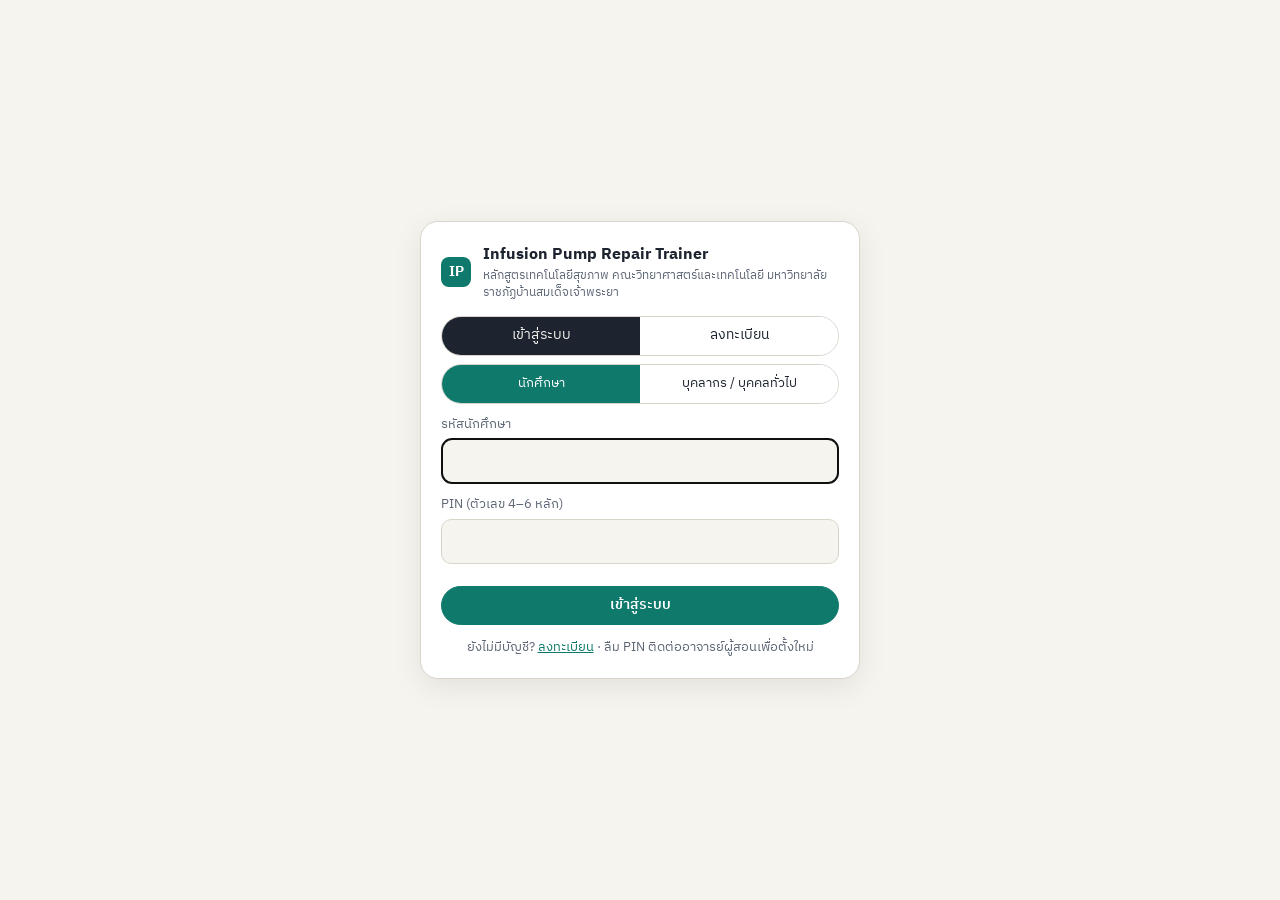
==== index.html @ 123d83be "Infusion Pump Repair Trainer: 6 modules, login, scores, certificates Co-Authored-By: Claude Opus 5.5" ====
<!DOCTYPE html>
<html lang="th">
<head>
<meta charset="utf-8">
<meta name="viewport" content="width=device-width, initial-scale=1">
<title>Infusion Pump Repair Trainer</title>
<link rel="preconnect" href="https://fonts.googleapis.com">
<link href="https://fonts.googleapis.com/css2?family=IBM+Plex+Sans+Thai:wght@400;500;600;700&display=swap" rel="stylesheet">
<link rel="stylesheet" href="css/style.css">
</head>
<body>
<header>
  <div class="bar">
    <div class="logo">IP</div>
    <div class="brand">Infusion Pump Repair Trainer<small>สื่อฝึกซ่อมเครื่องควบคุมการให้สารละลาย · ครบ 6 โมดูล</small></div>
  </div>
  <nav id="nav">
    <a href="#home" data-v="home">หน้าแรก</a>
    <a href="#principle" data-v="principle">1 · หลักการทำงาน</a>
    <a href="#alarms" data-v="alarms">2 · รหัส Alarm</a>
    <a href="#repair" data-v="repair">3 · จำลองการซ่อม</a>
    <a href="#pm" data-v="pm">4 · ทดสอบ/PM</a>
    <a href="#order" data-v="order">5 · ลำดับขั้นตอน</a>
    <a href="#quiz" data-v="quiz">6 · แบบทดสอบ</a>
    <a href="#scores" data-v="scores">ผลของฉัน</a>
  </nav>
</header>

<main>
<!-- HOME -->
<section class="view" id="v-home">
  <h1>ฝึกวิเคราะห์และซ่อม Volumetric Infusion Pump</h1>
  <p class="muted">เครื่องในแอปนี้เป็น <b>เครื่องจำลองทั่วไป</b> ไม่ได้อิงยี่ห้อหรือรุ่นใด สร้างจากหลักการทำงานร่วมของ volumetric pump แบบ linear peristaltic ที่ใช้ในโรงพยาบาลทั่วไป</p>
  <div class="cards">
    <a class="card" href="#principle"><div class="num">โมดูล 1</div><h3>หลักการทำงาน</h3><p>แตะชิ้นส่วนบนภาพตัดภายในเครื่องหรือ block diagram เพื่อดูหน้าที่ อาการเสียที่พบบ่อย และวิธีตรวจ</p></a>
    <a class="card" href="#alarms"><div class="num">โมดูล 2</div><h3>รหัส Alarm</h3><p>alarm ที่พบบ่อย 15 รายการ แยกสาเหตุจากผู้ใช้กับสาเหตุทางเทคนิค พร้อมลำดับการตรวจ</p></a>
    <a class="card" href="#repair"><div class="num">โมดูล 3</div><h3>จำลองการซ่อม</h3><p>8 เคสจากใบแจ้งซ่อม ตรวจหาสาเหตุ วินิจฉัย เลือกวิธีซ่อม และทดสอบก่อนส่งคืน พร้อมคะแนนและเฉลย</p></a>
    <a class="card" href="#pm"><div class="num">โมดูล 4</div><h3>การทดสอบหลังซ่อม / PM</h3><p>Flow accuracy, occlusion pressure, air detection, electrical safety (IEC 62353) พร้อมเครื่องคำนวณ โจทย์ฝึกตัดสินผล และแบบบันทึกผล</p></a>
    <a class="card" href="#order"><div class="num">โมดูล 5</div><h3>ลำดับขั้นตอน</h3><p>แตะเรียงขั้นตอนงานซ่อม การเปลี่ยนแบต และการเปิดเครื่องทำความสะอาด พร้อมเหตุผลของแต่ละขั้น</p></a>
    <a class="card" href="#quiz"><div class="num">โมดูล 6</div><h3>แบบทดสอบ</h3><p>สุ่ม 20 ข้อจากคลัง 30 ข้อ ส่งแล้วเห็นคะแนนแยกหมวดพร้อมเฉลย</p></a>
  </div>
  <div class="note"><b>ข้อควรทราบ:</b> สื่อนี้ใช้เพื่อการเรียนการสอนเท่านั้น ค่าตัวเลขและเกณฑ์เป็นค่าโดยทั่วไป การซ่อมเครื่องจริงต้องทำตาม service manual ของผู้ผลิตรุ่นนั้น โดยช่างที่ผ่านการอบรม และต้องทดสอบความปลอดภัยทุกครั้งก่อนนำเครื่องกลับไปใช้กับผู้ป่วย</div>
</section>

<!-- PRINCIPLE -->
<section class="view" id="v-principle">
  <h1>หลักการทำงาน</h1>
  <p class="muted">แตะชิ้นส่วนบนภาพเพื่อดูรายละเอียด กด “เดินเครื่อง” เพื่อดูการทำงานของกลไก peristaltic หรือเลือก “เส้นทางสัญญาณ” เพื่อดูว่าคำสั่งและสัญญาณวิ่งไปทางไหนบ้าง</p>
  <div class="tools">
    <div class="seg"><button id="bt-cut" class="on">ภาพตัดภายใน</button><button id="bt-blk">Block diagram</button><button id="bt-flow">เส้นทางสัญญาณ</button></div>
    <button id="bt-run">▶ เดินเครื่อง</button>
  </div>
  <div class="layout">
    <div>
      <figure id="fig-cut">
        <svg class="dia" id="svg-cut" viewBox="0 0 360 610" role="img" aria-label="ภาพตัดภายในของ volumetric infusion pump จำลอง แสดงเส้นทางสายให้สารละลายผ่าน drop sensor, upstream occlusion sensor, กลไก peristaltic, downstream occlusion sensor และ air-in-line detector">
          <!-- drip chamber + drop sensor (outside casing) -->
          <text class="lbl s" x="100" y="12" text-anchor="middle">จากถุงสารละลาย</text>
          <line class="tube" x1="100" y1="18" x2="100" y2="30"/>
          <g class="part" data-id="dropsensor">
            <rect class="hit" x="52" y="26" width="96" height="76" rx="8"/>
            <rect class="st" x="86" y="30" width="28" height="58" rx="6" stroke-width="1.5"/>
            <rect x="88" y="70" width="24" height="16" rx="3" fill="var(--tube)" opacity=".45"/>
            <circle class="drop" cx="100" cy="42" r="3" fill="var(--tube)"/>
            <rect x="66" y="48" width="14" height="22" rx="3" fill="var(--accent)"/>
            <rect x="120" y="48" width="14" height="22" rx="3" fill="var(--accent)"/>
            <line x1="80" y1="59" x2="120" y2="59" stroke="var(--hi)" stroke-width="1" stroke-dasharray="2 2"/>
            <text class="lbl" x="152" y="56">Drop sensor</text>
            <text class="lbl s" x="152" y="69">IR LED / photodetector</text>
          </g>
          <line class="tube" x1="100" y1="88" x2="100" y2="590"/>
          <line class="flow" x1="100" y1="88" x2="100" y2="590"/>

          <!-- casing -->
          <rect class="st" x="14" y="112" width="332" height="470" rx="18" stroke-width="2"/>
          <text class="lbl s" x="334" y="129" text-anchor="end">ตัวเครื่อง (ด้านหน้าเปิดฝาออก)</text>

          <!-- door / platen -->
          <g class="part" data-id="door">
            <rect class="hit" x="26" y="136" width="44" height="380" rx="6"/>
            <rect x="52" y="140" width="16" height="370" rx="4" class="fill-soft" stroke="currentColor" stroke-width="1"/>
            <rect x="30" y="150" width="14" height="18" rx="3" fill="var(--mid)"/>
            <text class="lbl s" x="37" y="186" text-anchor="middle" transform="rotate(-90 37 186)">magnet</text>
            <text class="lbl" x="40" y="340" text-anchor="middle" transform="rotate(-90 40 340)">ฝาประตู / Platen</text>
          </g>

          <!-- upstream occlusion -->
          <g class="part" data-id="occ_up">
            <rect class="hit" x="76" y="140" width="110" height="40" rx="6"/>
            <rect x="104" y="148" width="16" height="24" rx="4" fill="var(--low)"/>
            <text class="lbl" x="124" y="158">Upstream</text>
            <text class="lbl s" x="124" y="171">occlusion sensor</text>
          </g>

          <!-- peristaltic fingers + camshaft -->
          <g class="part" data-id="fingers">
            <rect class="hit" x="76" y="190" width="110" height="160" rx="6"/>
            <g>
              <rect class="finger" x="106" y="196" width="40" height="14" rx="2" fill="currentColor" opacity=".75" style="animation-delay:0s"/>
              <rect class="finger" x="106" y="214" width="40" height="14" rx="2" fill="currentColor" opacity=".75" style="animation-delay:.18s"/>
              <rect class="finger" x="106" y="232" width="40" height="14" rx="2" fill="currentColor" opacity=".75" style="animation-delay:.36s"/>
              <rect class="finger" x="106" y="250" width="40" height="14" rx="2" fill="currentColor" opacity=".75" style="animation-delay:.54s"/>
              <rect class="finger" x="106" y="268" width="40" height="14" rx="2" fill="currentColor" opacity=".75" style="animation-delay:.72s"/>
              <rect class="finger" x="106" y="286" width="40" height="14" rx="2" fill="currentColor" opacity=".75" style="animation-delay:.9s"/>
              <rect class="finger" x="106" y="304" width="40" height="14" rx="2" fill="currentColor" opacity=".75" style="animation-delay:1.08s"/>
              <rect class="finger" x="106" y="322" width="40" height="14" rx="2" fill="currentColor" opacity=".75" style="animation-delay:1.26s"/>
            </g>
            <rect x="150" y="194" width="16" height="144" rx="4" class="fill-card" stroke="currentColor" stroke-width="1.2"/>
            <text class="lbl s" x="158" y="270" text-anchor="middle" transform="rotate(-90 158 270)">camshaft</text>
            <text class="lbl" x="172" y="204"></text>
          </g>

          <!-- motor -->
          <g class="part" data-id="motor">
            <rect class="hit" x="122" y="350" width="70" height="56" rx="6"/>
            <line x1="158" y1="338" x2="158" y2="360" stroke="currentColor" stroke-width="3"/>
            <rect x="134" y="360" width="48" height="34" rx="5" fill="currentColor" opacity=".18" stroke="currentColor"/>
            <circle cx="158" cy="377" r="9" class="st"/>
            <text class="lbl s" x="158" y="404" text-anchor="middle">Stepper + Encoder</text>
          </g>

          <!-- downstream occlusion -->
          <g class="part" data-id="occ_down">
            <rect class="hit" x="76" y="412" width="110" height="40" rx="6"/>
            <rect x="104" y="420" width="16" height="24" rx="4" fill="var(--low)"/>
            <text class="lbl" x="124" y="430">Downstream</text>
            <text class="lbl s" x="124" y="443">occlusion sensor</text>
          </g>

          <!-- air in line -->
          <g class="part" data-id="air">
            <rect class="hit" x="76" y="460" width="110" height="46" rx="6"/>
            <rect x="80" y="468" width="12" height="30" rx="3" fill="var(--hi)"/>
            <rect x="108" y="468" width="12" height="30" rx="3" fill="var(--hi)"/>
            <path d="M92 476 q4 3 0 6 q-4 3 0 6 q4 3 0 6" class="st" stroke-width="1"/>
            <text class="lbl" x="126" y="479">Air-in-line</text>
            <text class="lbl s" x="126" y="492">ultrasonic</text>
          </g>

          <!-- right column: UI & electronics -->
          <g class="part" data-id="display">
            <rect class="hit" x="200" y="138" width="134" height="62" rx="6"/>
            <rect x="206" y="144" width="122" height="50" rx="5" fill="currentColor" opacity=".9"/>
            <text x="214" y="162" font-size="10" fill="var(--bg)">RATE 125 mL/h</text>
            <text x="214" y="178" font-size="10" fill="var(--bg)">VTBI 500 mL</text>
          </g>
          <g class="part" data-id="keypad">
            <rect class="hit" x="200" y="206" width="134" height="62" rx="6"/>
            <g fill="var(--line)" stroke="currentColor" stroke-width=".6">
              <rect x="208" y="212" width="34" height="14" rx="3"/><rect x="250" y="212" width="34" height="14" rx="3"/><rect x="292" y="212" width="34" height="14" rx="3"/>
              <rect x="208" y="230" width="34" height="14" rx="3"/><rect x="250" y="230" width="34" height="14" rx="3"/><rect x="292" y="230" width="34" height="14" rx="3"/>
              <rect x="208" y="248" width="34" height="14" rx="3"/><rect x="250" y="248" width="34" height="14" rx="3"/><rect x="292" y="248" width="34" height="14" rx="3"/>
            </g>
          </g>
          <g class="part" data-id="mcu">
            <rect class="hit" x="200" y="280" width="134" height="84" rx="6"/>
            <rect x="206" y="286" width="122" height="72" rx="5" fill="var(--accent)" opacity=".2" stroke="var(--accent)"/>
            <rect x="244" y="300" width="44" height="30" rx="3" fill="currentColor" opacity=".8"/>
            <text x="266" y="319" font-size="10" text-anchor="middle" fill="var(--bg)">MCU</text>
            <text class="lbl s" x="267" y="348" text-anchor="middle">Main board + motor driver</text>
          </g>
          <g class="part" data-id="battery">
            <rect class="hit" x="200" y="376" width="134" height="50" rx="6"/>
            <rect x="210" y="384" width="104" height="32" rx="4" class="st" stroke-width="1.5"/>
            <rect x="314" y="393" width="6" height="14" rx="1" fill="currentColor"/>
            <rect x="214" y="388" width="64" height="24" rx="2" fill="var(--accent)" opacity=".6"/>
            <text class="lbl" x="262" y="404" text-anchor="middle">Battery</text>
          </g>
          <g class="part" data-id="psu">
            <rect class="hit" x="200" y="436" width="134" height="50" rx="6"/>
            <rect x="210" y="442" width="114" height="38" rx="4" fill="var(--line)" stroke="currentColor" stroke-width=".8"/>
            <text class="lbl" x="267" y="458" text-anchor="middle">Power supply</text>
            <text class="lbl s" x="267" y="472" text-anchor="middle">AC/DC + charger</text>
          </g>
          <g class="part" data-id="buzzer">
            <rect class="hit" x="200" y="496" width="134" height="50" rx="6"/>
            <circle cx="226" cy="521" r="14" class="st" stroke-width="1.5"/>
            <circle cx="226" cy="521" r="5" fill="currentColor"/>
            <circle cx="262" cy="521" r="6" fill="var(--warn)"/>
            <circle cx="282" cy="521" r="6" fill="var(--mid)"/>
            <circle cx="302" cy="521" r="6" fill="var(--accent)"/>
            <text class="lbl s" x="267" y="542" text-anchor="middle">Buzzer · LED · Nurse call</text>
          </g>

          <text class="lbl s" x="100" y="604" text-anchor="middle">ไปยังผู้ป่วย ↓</text>
        </svg>
        <figcaption>เส้นทางสารละลายไหลจากบนลงล่าง ผ่าน sensor ต้นทาง → กลไกบีบสาย → sensor ปลายทาง ก่อนออกไปยังผู้ป่วย</figcaption>
      </figure>

      <figure id="fig-blk" style="display:none">
        <svg class="dia" id="svg-blk" viewBox="0 0 360 470" role="img" aria-label="Block diagram: sensor ทั้งหมดส่งสัญญาณเข้า MCU, MCU สั่ง motor driver, จอ และ buzzer, ภาคจ่ายไฟเลี้ยงทุกส่วน">
          <defs>
            <marker id="ar" viewBox="0 0 10 10" refX="9" refY="5" markerWidth="6" markerHeight="6" orient="auto-start-reverse"><path d="M0 0 L10 5 L0 10 z" fill="currentColor"/></marker>
          </defs>
          <text class="lbl s" x="62" y="16" text-anchor="middle">INPUT</text>
          <text class="lbl s" x="180" y="16" text-anchor="middle">ควบคุม</text>
          <text class="lbl s" x="298" y="16" text-anchor="middle">OUTPUT</text>
          <!-- inputs -->
          <g id="blk-in"></g>
          <!-- MCU -->
          <g class="part" data-id="mcu">
            <rect class="hit" x="128" y="120" width="104" height="120" rx="10"/>
            <rect x="132" y="124" width="96" height="112" rx="9" fill="var(--accent)" opacity=".18" stroke="var(--accent)" stroke-width="1.5"/>
            <text x="180" y="170" font-size="14" font-weight="600" text-anchor="middle" fill="currentColor">MCU</text>
            <text class="lbl s" x="180" y="187" text-anchor="middle">+ watchdog</text>
            <text class="lbl s" x="180" y="201" text-anchor="middle">+ EEPROM (cal/log)</text>
          </g>
          <g id="blk-out"></g>
          <!-- power -->
          <g class="part" data-id="psu">
            <rect class="hit" x="8" y="388" width="160" height="56" rx="8"/>
            <rect x="12" y="392" width="152" height="48" rx="7" fill="var(--line)" stroke="currentColor" stroke-width=".8"/>
            <text class="lbl" x="88" y="413" text-anchor="middle">AC/DC + Charger</text>
            <text class="lbl s" x="88" y="428" text-anchor="middle">fuse · regulator</text>
          </g>
          <g class="part" data-id="battery">
            <rect class="hit" x="192" y="388" width="160" height="56" rx="8"/>
            <rect x="196" y="392" width="152" height="48" rx="7" class="st" stroke-width="1.2"/>
            <text class="lbl" x="272" y="420" text-anchor="middle">Battery</text>
          </g>
          <line x1="164" y1="416" x2="194" y2="416" stroke="currentColor" marker-end="url(#ar)"/>
          <line x1="180" y1="388" x2="180" y2="240" stroke="currentColor" stroke-dasharray="4 3" marker-end="url(#ar)"/>
          <text class="lbl s" x="186" y="368">ไฟเลี้ยงทุกวงจร</text>
        </svg>
        <figcaption>MCU อ่านค่าจาก sensor ทุกตัวตลอดเวลา ถ้าค่าใดผิดปกติจะหยุดมอเตอร์และสั่ง alarm ทันที</figcaption>
      </figure>
    </div>

    <aside class="panel" id="panel">
      <h2>เลือกชิ้นส่วน</h2>
      <p class="muted">แตะชิ้นส่วนใดก็ได้บนภาพ หรือเลือกจากรายการด้านล่าง</p>
      <div class="chips" id="chips"></div>
    </aside>
  </div>
  <div id="flow" hidden></div>
</section>

<!-- REPAIR SIM -->
<section class="view" id="v-repair"><div id="sim"></div></section>
<section class="view" id="v-pm"><div id="pm"></div></section>
<section class="view" id="v-order"><div id="order"></div></section>
<section class="view" id="v-quiz"><div id="quiz"></div></section>
<section class="view" id="v-scores"><div id="scores"></div></section>

<!-- ALARMS -->
<section class="view" id="v-alarms">
  <h1>รหัส Alarm ที่พบบ่อย</h1>
  <p class="muted">ชื่อ alarm และรหัสจริงต่างกันไปตามยี่ห้อ ตารางนี้จัดกลุ่มตามความหมาย แตะรายการเพื่อดูสาเหตุและลำดับการตรวจ</p>
  <input class="search" id="q" type="search" placeholder="ค้นหา เช่น occlusion, แบต, air">
  <div class="tools" id="pf">
    <button data-p="all" class="on">ทั้งหมด</button>
    <button data-p="h">สูง</button>
    <button data-p="m">กลาง</button>
    <button data-p="l">ต่ำ</button>
  </div>
  <div class="legend"><span><b style="color:var(--warn)">สูง</b> หยุดให้สารละลายทันที</span><span><b style="color:var(--mid)">กลาง</b> ต้องแก้ไขเร็ว</span><span><b style="color:var(--low)">ต่ำ</b> แจ้งเตือน</span></div>
  <div id="alist"></div>
  <p class="muted" id="aempty" style="display:none;margin-top:14px">ไม่พบ alarm ที่ตรงกับคำค้น</p>
</section>
</main>

<footer>สื่อการสอนวิชาเครื่องมือแพทย์ · เนื้อหาและภาพทั้งหมดจัดทำขึ้นใหม่เพื่อการศึกษา ไม่ได้คัดลอกจากคู่มือของผู้ผลิตรายใด · เครื่องในแอปเป็นเครื่องจำลอง ไม่ใช่ผลิตภัณฑ์จริง</footer>

<script src="data/config.js"></script>
<script src="data/parts.js"></script>
<script src="data/alarms.js"></script>
<script src="data/cases.js"></script>
<script src="data/learn.js"></script>
<script src="data/flow.js"></script>
<script src="js/flow.js"></script>
<script src="js/app.js"></script>
<script src="js/learn.js"></script>
<script src="data/pm.js"></script>
<script src="data/order.js"></script>
<script src="data/quiz.js"></script>
<script src="js/cert.js"></script>
<script src="js/score.js"></script>
<script src="js/auth.js"></script>
<script src="js/sim.js"></script>
<script src="js/pm.js"></script>
<script src="js/order.js"></script>
<script src="js/quiz.js"></script>
</body>
</html>
---- css/style.css ----
:root{
  --maxw:960px;
  --bg:#f6f4ef; --card:#ffffff; --ink:#1d2430; --muted:#5d6675; --line:#d9d5cc;
  --accent:#0f7a6c; --accent-soft:#dff1ed; --hi:#e8590c; --hi-soft:#fde9dd;
  --warn:#b42318; --warn-soft:#fde4e1; --mid:#b54708; --mid-soft:#fef0d9; --low:#2f6fb0; --low-soft:#e1edf8;
  --tube:#7aa7c7;
}
@media (prefers-color-scheme: dark){
  :root{
    --bg:#12161c; --card:#1b2129; --ink:#e7eaee; --muted:#9aa4b2; --line:#2e3742;
    --accent:#3cc2ad; --accent-soft:#163a35; --hi:#ff8a4c; --hi-soft:#3d2416;
    --warn:#ff7b6e; --warn-soft:#3e1d1a; --mid:#f4a64a; --mid-soft:#3b2a12; --low:#79b2ec; --low-soft:#172c42;
    --tube:#5d8fb3;
  }
}
*{box-sizing:border-box}
html,body{margin:0;background:var(--bg);color:var(--ink);font-family:"IBM Plex Sans Thai",system-ui,sans-serif;line-height:1.6;font-size:16px}
a{color:var(--accent)}
header{position:sticky;top:0;z-index:5;background:var(--bg);border-bottom:1px solid var(--line)}
.bar{max-width:var(--maxw);margin:0 auto;padding:10px 16px;display:flex;align-items:center;gap:10px}
.logo{width:30px;height:30px;border-radius:8px;background:var(--accent);display:grid;place-items:center;color:#fff;font-weight:700;font-size:14px;flex:none}
.brand{font-weight:600;font-size:15px;line-height:1.2}
.brand small{display:block;color:var(--muted);font-weight:400;font-size:12px}
nav{max-width:var(--maxw);margin:0 auto;padding:0 12px 8px;display:flex;gap:6px;overflow-x:auto}
nav a{flex:none;text-decoration:none;color:var(--muted);padding:6px 12px;border-radius:999px;font-size:14px;border:1px solid var(--line)}
nav a.on{background:var(--ink);color:var(--bg);border-color:var(--ink)}
main{max-width:var(--maxw);margin:0 auto;padding:16px 16px 60px}
h1{font-size:24px;line-height:1.3;margin:6px 0 8px}
h2{font-size:19px;margin:24px 0 8px}
h3{font-size:16px;margin:14px 0 4px}
p{margin:6px 0}
.muted{color:var(--muted)}
.view{display:none}.view.on{display:block}
.cards{display:grid;grid-template-columns:repeat(auto-fill,minmax(250px,1fr));gap:12px;margin-top:14px}
.card{background:var(--card);border:1px solid var(--line);border-radius:14px;padding:14px 16px;text-decoration:none;color:inherit;display:block}
a.card:hover{border-color:var(--accent)}
.card .num{font-size:12px;font-weight:600;color:var(--accent);letter-spacing:.04em}
.card h3{margin:2px 0 4px}
.card p{font-size:14px;color:var(--muted)}
.card.soon{opacity:.55}
.tag{display:inline-block;font-size:11px;padding:1px 8px;border-radius:999px;background:var(--line);color:var(--muted);margin-top:6px}
.note{background:var(--card);border-left:4px solid var(--mid);border-radius:8px;padding:10px 14px;font-size:14px;margin-top:18px}
.layout{display:grid;gap:16px}

figure{margin:0;background:var(--card);border:1px solid var(--line);border-radius:14px;padding:10px}
figcaption{font-size:13px;color:var(--muted);padding:6px 4px 2px}
svg.dia{width:100%;height:auto;display:block;color:var(--ink);font-family:inherit}
.tools{display:flex;gap:8px;flex-wrap:wrap;margin:10px 0}
button{font:inherit;font-size:14px;border:1px solid var(--line);background:var(--card);color:var(--ink);padding:7px 14px;border-radius:999px;cursor:pointer}
button.on{background:var(--accent);border-color:var(--accent);color:#fff}
.seg{display:inline-flex;border:1px solid var(--line);border-radius:999px;overflow:hidden}
.seg button{border:0;border-radius:0}
/* clickable parts */
.part{cursor:pointer}
.part .hit{fill:transparent;stroke:transparent;stroke-width:2}
.part:hover .hit{stroke:var(--accent);stroke-dasharray:4 3}
.part.sel .hit{stroke:var(--hi);stroke-width:3;stroke-dasharray:none;fill:var(--hi-soft);fill-opacity:.35}
.lbl{font-size:11px;fill:currentColor}
.lbl.s{font-size:10px;fill:var(--muted)}
.fill-card{fill:var(--card)}
.fill-soft{fill:var(--accent-soft)}
.st{stroke:currentColor;fill:none}
.tube{stroke:var(--tube);stroke-width:7;stroke-linecap:round;fill:none}
.flow{stroke:#fff;stroke-width:2;stroke-dasharray:3 9;fill:none;opacity:0}
.run .flow{opacity:.9;animation:flow .8s linear infinite}
@keyframes flow{to{stroke-dashoffset:-12}}
.finger{transform-box:fill-box;transform-origin:right center}
.run .finger{animation:press 1.6s ease-in-out infinite}
@keyframes press{0%,100%{transform:translateX(0)}20%,40%{transform:translateX(-9px)}60%{transform:translateX(0)}}
.drop{opacity:0}
.run .drop{animation:drip 1.6s ease-in infinite}
@keyframes drip{0%{opacity:1;transform:translateY(0)}80%{opacity:1;transform:translateY(26px)}100%{opacity:0;transform:translateY(30px)}}
/* info panel */
.panel{background:var(--card);border:1px solid var(--line);border-radius:14px;padding:16px}
.panel .en{color:var(--muted);font-size:13px}
.panel h2{margin:0}
.panel ul{margin:4px 0;padding-left:20px}
.panel li{margin:3px 0}
.pill{display:inline-block;font-size:12px;padding:2px 10px;border-radius:999px;background:var(--accent-soft);color:var(--accent);margin:8px 6px 0 0}
.chips{display:flex;flex-wrap:wrap;gap:6px;margin-top:10px}
.chips button{font-size:13px;padding:4px 10px}
/* alarms */
.search{width:100%;font:inherit;padding:10px 14px;border-radius:12px;border:1px solid var(--line);background:var(--card);color:var(--ink)}
.alarm{background:var(--card);border:1px solid var(--line);border-radius:12px;margin-top:10px;overflow:hidden}
.alarm summary{list-style:none;cursor:pointer;padding:12px 14px;display:flex;gap:10px;align-items:flex-start}
.alarm summary::-webkit-details-marker{display:none}
.alarm .t{font-weight:600}
.alarm .t small{display:block;font-weight:400;color:var(--muted);font-size:13px}
.pri{flex:none;font-size:11px;font-weight:600;padding:2px 8px;border-radius:6px;margin-top:3px;width:44px;text-align:center}
.pri.h{background:var(--warn-soft);color:var(--warn)}
.pri.m{background:var(--mid-soft);color:var(--mid)}
.pri.l{background:var(--low-soft);color:var(--low)}
.alarm .body{padding:0 14px 14px 68px;font-size:14px}
@media(max-width:520px){.alarm .body{padding-left:14px}}
.alarm h4{margin:10px 0 2px;font-size:14px}
.alarm ol,.alarm ul{margin:2px 0;padding-left:20px}
.legend{display:flex;gap:12px;flex-wrap:wrap;font-size:13px;color:var(--muted);margin-top:8px}
footer{max-width:var(--maxw);margin:0 auto;padding:16px;border-top:1px solid var(--line);font-size:12px;color:var(--muted)}

/* ===== Responsive ===== */
button,nav a{min-height:38px;display:inline-flex;align-items:center;justify-content:center}
.chips button{min-height:34px}
#alist{margin-top:4px}

/* มือถือจอเล็ก (< 480px) */
@media (max-width:479px){
  html,body{font-size:15px}
  main{padding:12px 12px 48px}
  h1{font-size:21px}
  .bar{padding:8px 12px}
  .brand small{display:none}
  figure{padding:6px;border-radius:12px}
  .panel{padding:14px}
  .cards{grid-template-columns:1fr}
  .tools{gap:6px}
}

/* แท็บเล็ตแนวตั้ง (600–899px) */
@media (min-width:600px) and (max-width:899px){
  .cards{grid-template-columns:repeat(2,1fr)}
  figure{max-width:560px;margin:0 auto}
}

/* แท็บเล็ตแนวนอน / คอมพิวเตอร์ (>= 900px): ภาพซ้าย รายละเอียดขวา */
@media (min-width:900px){
  :root{--maxw:1180px}
  .layout{grid-template-columns:minmax(0,1.1fr) minmax(0,1fr);align-items:start}
  .panel{position:sticky;top:112px;max-height:calc(100vh - 128px);overflow:auto}
  svg.dia{max-height:calc(100vh - 210px)}
  .cards{grid-template-columns:repeat(3,1fr)}
  h1{font-size:28px}
}

/* จอกว้าง (>= 1100px): รายการ alarm 2 คอลัมน์ */
@media (min-width:1100px){
  #alist{display:grid;grid-template-columns:1fr 1fr;gap:10px;align-items:start}
  #alist .alarm{margin-top:0}
}

/* มือถือแนวนอน: ไม่ตรึงแถบด้านบน เพื่อให้เหลือพื้นที่ดูภาพ */
@media (max-height:500px) and (orientation:landscape){
  header{position:static}
  .panel{position:static;max-height:none}
  svg.dia{max-height:none}
}

/* ผู้ใช้ที่ตั้งค่าลดภาพเคลื่อนไหว */
@media (prefers-reduced-motion:reduce){
  .run .finger,.run .drop,.run .flow{animation-duration:4s}
}

/* ===== โมดูล 3: จำลองการซ่อม ===== */
.small{font-size:13px}
button.primary{background:var(--accent);border-color:var(--accent);color:#fff;font-weight:600}
button.ghost{background:transparent}
button.wide{width:100%;margin-top:12px}
.cases{display:grid;gap:10px;margin-top:14px;grid-template-columns:1fr}
.case{display:grid;grid-template-columns:auto 1fr;gap:2px 10px;text-align:left;border-radius:14px;padding:14px 16px;min-height:auto;justify-content:stretch;align-items:start}
.case:hover{border-color:var(--accent)}
.case .lv{grid-row:span 3;margin-top:3px}
.case .ct{font-weight:600}
.case .cm{font-size:13px;color:var(--muted)}
.case .cb{font-size:12px;color:var(--accent)}
.lv{font-size:11px;font-weight:600;padding:2px 8px;border-radius:6px;white-space:nowrap}
.lv1{background:var(--accent-soft);color:var(--accent)}
.lv2{background:var(--mid-soft);color:var(--mid)}
.lv3{background:var(--warn-soft);color:var(--warn)}
.simhead{display:flex;justify-content:space-between;align-items:center;gap:8px;flex-wrap:wrap}
.simhead .meta{display:flex;gap:14px;font-size:14px;color:var(--muted)}
.simhead .meta b{color:var(--ink);font-size:16px}
.simhead .meta b.over{color:var(--warn)}
.stepper{list-style:none;margin:10px 0 16px;padding:0;display:flex;gap:4px;overflow-x:auto}
.stepper li{flex:1 0 auto;display:flex;align-items:center;gap:6px;font-size:12px;color:var(--muted);padding:6px 8px;border-bottom:3px solid var(--line);white-space:nowrap}
.stepper li span{width:20px;height:20px;border-radius:50%;display:grid;place-items:center;background:var(--line);color:var(--muted);font-size:11px;font-weight:600}
.stepper li.on{color:var(--ink);border-color:var(--accent);font-weight:600}
.stepper li.on span{background:var(--accent);color:#fff}
.stepper li.ok{border-color:var(--accent-soft)}
.stepper li.ok span{background:var(--accent-soft);color:var(--accent)}
.simgrid{display:grid;gap:16px}
.ticket{background:var(--card);border:1px solid var(--line);border-left:4px solid var(--accent);border-radius:12px;padding:12px 16px}
.tk-h{display:flex;justify-content:space-between;font-weight:600;margin-bottom:6px}
.ticket dl{display:grid;grid-template-columns:auto 1fr;gap:4px 12px;margin:0;font-size:14px}
.ticket dt{color:var(--muted)}.ticket dd{margin:0}
code{font-family:ui-monospace,Menlo,monospace;font-size:13px;background:var(--warn-soft);color:var(--warn);padding:1px 6px;border-radius:4px}
.sf.on{background:var(--accent-soft);border-color:var(--accent);color:var(--accent)}
.acts{display:grid;grid-template-columns:repeat(auto-fill,minmax(220px,1fr));gap:8px}
.act{flex-direction:column;align-items:flex-start;text-align:left;border-radius:10px;padding:8px 12px;gap:0}
.act small{color:var(--muted);font-size:12px}
.act.done{background:var(--accent-soft);border-color:transparent}
.act[aria-disabled="true"]{opacity:.45}
.logbox{background:var(--card);border:1px solid var(--line);border-radius:14px;padding:12px 14px}
.logbox h2{margin-top:0}
.lg{border-left:3px solid var(--line);padding:6px 10px;margin:8px 0;font-size:14px}
.lg.bad{border-color:var(--hi);background:var(--hi-soft);border-radius:0 8px 8px 0}
.lg.na{border-color:var(--muted);background:transparent}
.lg-n{font-weight:600;font-size:13px}
.meter{display:inline-block;font-family:ui-monospace,Menlo,monospace;font-size:14px;background:#1d2a24;color:#8ff0c8;padding:3px 10px;border-radius:5px;margin:4px 0;letter-spacing:.02em}
.opts{display:grid;grid-template-columns:repeat(auto-fill,minmax(240px,1fr));gap:8px;margin:10px 0}
.opt{display:flex;align-items:center;gap:10px;background:var(--card);border:1px solid var(--line);border-radius:10px;padding:10px 12px;cursor:pointer;font-size:14px;min-height:44px}
.opt:has(input:checked){border-color:var(--accent);background:var(--accent-soft)}
.opt input{accent-color:var(--accent);width:18px;height:18px;flex:none}
.opt em{margin-left:auto;font-style:normal;font-size:12px;color:var(--muted);white-space:nowrap}
.msg{padding:10px 14px;border-radius:10px;margin:10px 0;font-size:14px}
.msg.bad{background:var(--warn-soft);color:var(--warn)}
.msg.ok{background:var(--accent-soft);color:var(--accent)}
.toast{position:fixed;left:50%;bottom:20px;transform:translate(-50%,40px);opacity:0;background:var(--ink);color:var(--bg);padding:10px 18px;border-radius:999px;font-size:14px;transition:.25s;pointer-events:none;z-index:20;max-width:92vw;text-align:center}
.toast.on{opacity:1;transform:translate(-50%,0)}
.toast.bad{background:var(--warn);color:#fff}
.toast.warn{background:var(--mid);color:#fff}
.score{display:flex;align-items:baseline;gap:14px;padding:16px 20px;border-radius:14px;font-size:20px;font-weight:600}
.score .big{font-size:52px;line-height:1}
.score.ok{background:var(--accent-soft);color:var(--accent)}
.score.mid{background:var(--mid-soft);color:var(--mid)}
.score.bad{background:var(--warn-soft);color:var(--warn)}
.sumrow{display:grid;grid-template-columns:repeat(3,1fr);gap:8px;margin-top:10px}
.sumrow div{background:var(--card);border:1px solid var(--line);border-radius:10px;padding:8px 12px;display:flex;flex-direction:column}
.sumrow small{color:var(--muted);font-size:12px}
.pen{list-style:none;padding:0;margin:0}
.pen li{display:flex;justify-content:space-between;gap:12px;padding:8px 0;border-bottom:1px solid var(--line);font-size:14px}
.pen b{color:var(--warn);white-space:nowrap}
.learn{background:var(--card);border:1px solid var(--line);border-radius:12px;padding:12px 16px;font-size:14px}
@media (max-width:479px){
  .sumrow{grid-template-columns:1fr 1fr}
  .stepper li{font-size:0;flex:1;justify-content:center;padding:6px 2px}
  .stepper li.on{font-size:12px;flex:3}
  .acts,.opts{grid-template-columns:1fr}
}
@media (min-width:600px){ .cases{grid-template-columns:repeat(2,1fr)} }
@media (min-width:900px){
  .simgrid{grid-template-columns:minmax(0,1.3fr) minmax(0,1fr);align-items:start}
  .logbox{position:sticky;top:112px;max-height:calc(100vh - 128px);overflow:auto}
}
@media (min-width:1100px){ .cases{grid-template-columns:repeat(3,1fr)} }

.ares{margin-top:6px;font-size:13px;color:var(--ink);display:flex;flex-direction:column;align-items:flex-start;gap:2px;width:100%}
.ares.bad{color:var(--hi)}
.ares .meter{font-size:12px;margin:0}
@media (min-width:900px){ .ares{display:none} }

/* ===== โหมดเรียนรู้ / ภาพเครื่องเคลื่อนไหว ===== */
.modes{margin:4px 0 10px}
.case.soon{opacity:.5}
.tag{vertical-align:middle}
.lgrid{display:grid;gap:16px}
@media (min-width:900px){ .lgrid{grid-template-columns:minmax(0,1.15fr) minmax(0,1fr);align-items:start} .lgrid .lpbox{position:sticky;top:112px} }
.lpbox{background:var(--card);border:1px solid var(--line);border-radius:14px;padding:10px}
.lpbox.mini{padding:6px}
svg.lp{width:100%;height:auto;display:block;color:var(--ink);font-family:inherit}
.lp-t{font-size:9px;fill:var(--muted)}
.lp-bag{fill:var(--tube);opacity:.35;stroke:var(--tube)}
.lp-st{fill:none;stroke:currentColor;stroke-width:1.2}
.lp-acc{fill:var(--accent)}
.lp-drop{fill:var(--tube);opacity:0}
.lp-tube{fill:none;stroke:var(--tube);stroke-width:7;stroke-linecap:round}
.lp-flow{fill:none;stroke:#fff;stroke-width:2;stroke-dasharray:3 9;opacity:0}
.lp-body{fill:none;stroke:currentColor;stroke-width:1.8}
.lp-scr{fill:currentColor}
.lp-scrt{font:600 12px ui-monospace,Menlo,monospace;fill:var(--bg)}
.lp-led{fill:var(--accent)}
.lp-snd path{fill:none;stroke:var(--warn);stroke-width:2;stroke-linecap:round;opacity:0}
.lp-keys rect{fill:var(--line);stroke:currentColor;stroke-width:.5}
.lp-platen{fill:var(--accent-soft)}
.lp-low{fill:var(--low)}
.lp-hi{fill:var(--hi)}
.lp-cam{fill:var(--card);stroke:currentColor;stroke-width:.8}
.lp-f{fill:currentColor;opacity:.75;transform-box:fill-box;transform-origin:center top}
.lp-hit{fill:transparent;stroke:transparent;stroke-width:2.5}
.lp-part.hl .lp-hit{stroke:var(--hi);animation:hlp 1.2s ease-in-out infinite}
@keyframes hlp{50%{stroke-opacity:.25}}
.lp-bub{fill:#fff;stroke:var(--tube);stroke-width:1.5;opacity:0}
.lp-syr{opacity:0}
.lp-syr rect{fill:var(--card);stroke:currentColor}
.lp-syr line{stroke:currentColor;stroke-width:1.5}
svg.lp.run .lp-flow{opacity:.9;animation:flow .8s linear infinite}
svg.lp.run .lp-f{animation:lpf 1.2s ease-in-out infinite}
@keyframes lpf{0%,100%{transform:translateY(0)}25%,45%{transform:translateY(6px)}}
svg.lp.run .lp-drop{animation:drip 1.4s ease-in infinite}
svg.lp.alarm .lp-scr{fill:var(--warn)}
svg.lp.alarm .lp-scrt{fill:#fff}
svg.lp.alarm .lp-led{fill:var(--warn);animation:blink .5s steps(1) infinite}
svg.lp.alarm .lp-snd path{animation:snd 1s ease-out infinite}
svg.lp.alarm .lp-snd path+path{animation-delay:.2s}
@keyframes blink{50%{opacity:.15}}
@keyframes snd{0%{opacity:0}30%{opacity:1}100%{opacity:0}}
svg.lp.off .lp-scr{fill:#555;opacity:.35}
svg.lp.off .lp-led{fill:var(--line)}
svg.lp.inject .lp-syr{opacity:1;transition:opacity .2s}
svg.lp.inject .lp-bub{animation:bub 2.2s cubic-bezier(.4,0,.6,1) forwards}
@keyframes bub{0%{opacity:1;transform:translateX(0)}100%{opacity:1;transform:translateX(201px)}}
.ins{display:grid;gap:10px;margin-top:10px}
.ins:empty{display:none}
.inst{border-top:1px solid var(--line);padding-top:10px}
.inst-n{font-size:13px;color:var(--muted);margin-bottom:6px}
.gauge{position:relative;height:18px;background:var(--line);border-radius:999px;margin:20px 0 4px}
.g-fill{height:100%;width:0;border-radius:999px;background:var(--accent)}
.g-fill.bad{background:var(--warn)}
.g-th{position:absolute;top:-6px;bottom:-6px;width:2px;background:var(--ink)}
.g-th span{position:absolute;bottom:100%;left:50%;transform:translateX(-50%);font-size:11px;white-space:nowrap;color:var(--muted)}
.g-v{font:600 22px ui-monospace,Menlo,monospace}
.meter.big{font-size:20px;padding:6px 14px}
svg.zm{width:100%;max-width:340px;height:auto;display:block;margin:0 auto}
.zm-tube{fill:var(--tube);opacity:.5}
.zm-t{font-size:10px;fill:var(--muted)}
.zm-res path{fill:#a5762a;opacity:.9;transition:opacity .6s}
.zm.clean .zm-res path{opacity:0}
.zm-swab{opacity:0}
.zm-swab rect{fill:#d8c9a8}
.zm-swab ellipse{fill:#fff;stroke:#bbb}
.zm.wiping .zm-swab{animation:swab 1.8s ease-in-out}
@keyframes swab{0%{opacity:1;transform:translate(-20px,-12px)}25%{transform:translate(90px,-12px)}50%{transform:translate(-10px,30px)}75%{opacity:1;transform:translate(90px,30px)}100%{opacity:0;transform:translate(110px,30px)}}
.lstory .kicker{font-size:12px;font-weight:600;color:var(--accent);letter-spacing:.03em}
.lstory h2{margin:2px 0 6px}
.lopts{display:grid;gap:8px;margin-top:12px}
.lopt{justify-content:flex-start;text-align:left;border-radius:12px;padding:12px 14px;min-height:48px;font-size:15px}
.lopt:hover:not(:disabled){border-color:var(--accent)}
.lopt:disabled{cursor:default;opacity:.55}
.lopt.picked{opacity:1;border-color:var(--ink)}
.lopt.good{opacity:1;border-color:var(--accent);background:var(--accent-soft)}
.lopt.mid{opacity:1;border-color:var(--mid);background:var(--mid-soft)}
.lopt.bad{opacity:.7;border-color:var(--warn);background:var(--warn-soft);text-decoration:line-through}
.fb{border-radius:12px;padding:12px 14px;margin-top:12px;font-size:14px}
.fb p{margin:4px 0 10px}
.fb.wait{color:var(--muted);background:var(--card);border:1px dashed var(--line)}
.fb.good{background:var(--accent-soft)}.fb.good b{color:var(--accent)}
.fb.mid{background:var(--mid-soft)}.fb.mid b{color:var(--mid)}
.fb.bad{background:var(--warn-soft)}.fb.bad b{color:var(--warn)}
.recap{padding-left:22px}
.recap li{margin:6px 0}
.recap li span{display:block;font-size:14px;color:var(--muted)}
/* โหมดสอบ */
.hint{background:var(--low-soft);color:var(--ink);border-radius:10px;padding:10px 14px;font-size:14px;margin-bottom:12px}
.exam-top{display:grid;gap:10px}
@media (min-width:600px){ .exam-top{grid-template-columns:minmax(0,1fr) minmax(0,1fr);align-items:start} }
.grp{background:var(--card);border:1px solid var(--line);border-radius:12px;margin:8px 0}
.grp summary{cursor:pointer;padding:12px 14px;font-weight:600;list-style:none;display:flex;justify-content:space-between;align-items:center}
.grp summary::-webkit-details-marker{display:none}
.grp summary::after{content:"▾";color:var(--muted);transition:transform .2s}
.grp[open] summary::after{transform:rotate(180deg)}
.grp summary small{margin-left:auto;margin-right:10px;font-weight:400;color:var(--muted)}
.grp .acts{padding:0 10px 10px}
@media (prefers-reduced-motion:reduce){ svg.lp.run .lp-f,svg.lp.run .lp-flow{animation-duration:3s} }
/* ปรับขนาดเครื่องมือวัดให้อยู่ในจอเดียวกับภาพเครื่อง */
.ins{grid-template-columns:repeat(auto-fit,minmax(150px,1fr));align-items:start}
svg.zm{max-width:210px}
.zm-res path{opacity:1}
@media (min-width:900px){ .lgrid svg.lp{max-height:44vh} }
.lpbox,#fb{scroll-margin-top:112px}
/* ===== ชิ้นแอนิเมชันเพิ่มเติม ===== */
.lp-bt{fill:currentColor}
.lp-bl{fill:var(--accent)} .lp-bl.low{fill:var(--warn)}
.lp-ac{fill:var(--accent)}
svg.lp.noac .lp-ac{fill:var(--line)}
.lp-hall{fill:var(--mid)}
.lp-enc{fill:none;stroke:currentColor;stroke-width:2;stroke-dasharray:2 2;transform-box:fill-box;transform-origin:center}
svg.lp.run .lp-enc{animation:spin 1s linear infinite}
@keyframes spin{to{transform:rotate(360deg)}}
.lp-dooropen{opacity:0}
.lp-dooropen rect{fill:var(--warn)} .lp-dooropen text{font-size:10px;fill:#fff;font-weight:600}
svg.lp.dopen .lp-dooropen{opacity:1}
svg.lp.dopen .lp-platen{opacity:0}
svg.lp.dopen .lp-lbl{opacity:0}
svg.lp.fast .lp-flow{opacity:.9;animation:flow .18s linear infinite}
svg.lp.fast .lp-drop{animation:drip .3s ease-in infinite}
.lpbox{position:relative}
.wrk{display:none;position:absolute;left:50%;top:38%;transform:translate(-50%,-50%);background:var(--ink);color:var(--bg);padding:8px 16px;border-radius:999px;font-size:14px;z-index:2}
.lpbox.working .wrk{display:block;animation:pulse 0.9s ease-in-out infinite}
@keyframes pulse{50%{opacity:.6}}
.zm-tool{opacity:0} .zm-tool circle{fill:var(--accent)} .zm-tool path{stroke:#fff;stroke-width:2}
.zm-panel{fill:var(--accent-soft);stroke:currentColor;stroke-width:.8}
.zm-body{fill:var(--line);stroke:currentColor;stroke-width:.8}
.zm-hole{fill:var(--bg);stroke:currentColor;stroke-width:.8;stroke-dasharray:3 2}
.zm-mag{fill:var(--mid);opacity:0}
.door_mag .zm-mag{opacity:1}
.zm-ext{opacity:0}
.zm-ext rect{fill:var(--warn)} .zm-ext text{font-size:10px;fill:#fff;font-weight:600}
.zm.magin .zm-ext{animation:magin 1.6s ease-out forwards}
@keyframes magin{0%{opacity:1;transform:translateY(0)}60%,100%{opacity:1;transform:translateY(46px)}}
.zm-disc{fill:var(--card);stroke:currentColor;stroke-width:1}
.zm-slot line{stroke:currentColor;stroke-width:3}
.zm-hub{fill:currentColor}
.zm-fork{fill:var(--low);opacity:.8}
.zm-enc .zm-res circle{fill:#e8e2d0;stroke:#a89c7c;stroke-width:1;transition:opacity .6s}
.enc_clean .zm-res circle{opacity:0}
.zm-wall{fill:var(--tube);opacity:.55}
.zm-lumen{fill:var(--card);stroke:var(--tube)}
.zm-bad{fill:var(--warn)}
.zm-glass{fill:var(--accent-soft);stroke:currentColor;stroke-width:.8}
.zm-cap{fill:#b9bec6;stroke:currentColor;stroke-width:.8}
.zm-wire{stroke:currentColor;stroke-width:1.5;fill:none}
.zm-burn{fill:#6b4b2a;opacity:0}
.fuse_open .zm-wire.ok{opacity:0} .fuse_open .zm-burn{opacity:.6}
.fuse_ok .zm-wire.br{opacity:0}
.zm-lever{fill:var(--mid)}
.zm-spring{fill:none;stroke:currentColor;stroke-width:2}
.aff_ok .zm-spring.br,.aff_broken .zm-spring.ok{display:none}
.aff_ok .zm-tb{opacity:0} .aff_broken .zm-tf{opacity:0}
.aff_broken .zm-lever{transform:translateY(-12px)}
.aff_ok .zm-lever{transform:translateY(4px)}
.zm-tf{fill:var(--tube)}
.zm.fixed .zm-tool{opacity:1}
svg.scope{width:100%;max-width:300px;display:block;border-radius:6px}
.sc-bg{fill:#10201a}
.sc-grid line{stroke:#2c4a3e;stroke-width:.5}
.sc-tr path{fill:none;stroke:#8ff0c8;stroke-width:1.5}
.sc-tr{animation:sc 3s linear infinite}
@keyframes sc{to{transform:translateX(-200px)}}

/* ===== ระบบคะแนน ===== */
.modal{position:fixed;inset:0;background:rgba(0,0,0,.45);display:grid;place-items:center;z-index:50;padding:16px}
.mbox{background:var(--card);border-radius:16px;padding:18px 20px;width:100%;max-width:420px;box-shadow:0 10px 40px rgba(0,0,0,.3)}
.mbox h2{margin-top:0}
.mbox label,.cgrid label,.nlab{display:flex;flex-direction:column;gap:4px;font-size:13px;color:var(--muted);margin:8px 0}
input,select,textarea{font:inherit;font-size:16px;padding:9px 12px;border-radius:10px;border:1px solid var(--line);background:var(--bg);color:var(--ink);width:100%}
.htable{display:grid;gap:6px}
.hrow{display:flex;justify-content:space-between;align-items:center;gap:10px;background:var(--card);border:1px solid var(--line);border-radius:10px;padding:8px 12px}
.hrow small{display:block;color:var(--muted);font-size:12px}
.hs{font:600 16px ui-monospace,Menlo,monospace;white-space:nowrap}
.copybox{min-height:160px;margin-top:10px;font-size:13px;font-family:ui-monospace,Menlo,monospace}
.toast{position:fixed;left:50%;bottom:20px;transform:translate(-50%,40px);opacity:0;background:var(--ink);color:var(--bg);padding:10px 18px;border-radius:999px;font-size:14px;transition:.25s;pointer-events:none;z-index:60;max-width:92vw;text-align:center}
.toast.on{opacity:1;transform:translate(-50%,0)}

/* ===== โมดูล 4 ===== */
.pmtabs{margin:6px 0 4px}
.pmtabs button.on{background:var(--ink);color:var(--bg);border-color:var(--ink)}
.pmgrid{display:grid;gap:16px}
@media (min-width:900px){ .pmgrid{grid-template-columns:minmax(0,1.3fr) minmax(0,1fr);align-items:start} }
.pmgrid ol,.pmgrid ul{padding-left:22px}
.pmgrid li{margin:3px 0}
.formula{background:var(--accent-soft);border-radius:10px;padding:10px 14px;margin:12px 0;font-size:14px;font-family:ui-monospace,Menlo,monospace,"IBM Plex Sans Thai"}
table.lim{width:100%;border-collapse:collapse;font-size:14px;background:var(--card);border-radius:10px;overflow:hidden}
table.lim td{border-bottom:1px solid var(--line);padding:8px 10px}
table.lim td:last-child{font-weight:600;white-space:nowrap;text-align:right}
.calc{background:var(--card);border:1px solid var(--line);border-radius:12px;padding:12px 14px;margin-top:14px}
.calc h3{margin-top:0}
.cgrid{display:grid;grid-template-columns:repeat(auto-fill,minmax(150px,1fr));gap:4px 10px}
.cout{margin-top:8px;font-size:15px;line-height:1.8}
.pfb{display:inline-block;font-size:13px;font-weight:600;padding:2px 10px;border-radius:999px;margin-left:6px}
.pfb.ok{background:var(--accent-soft);color:var(--accent)} .pfb.bad{background:var(--warn-soft);color:var(--warn)}
.pq{font-size:15px}
.pf{min-width:110px}
.fchk{display:grid;grid-template-columns:1fr 110px 1fr;gap:8px;align-items:center;margin:6px 0;font-size:14px}
@media (max-width:520px){ .fchk{grid-template-columns:1fr 1fr} .fchk span{grid-column:1/-1} }

/* ===== โมดูล 5 ===== */
.odgrid{display:grid;gap:16px}
@media (min-width:800px){ .odgrid{grid-template-columns:1fr 1fr;align-items:start} }
.seq{list-style:none;padding:0;margin:0;display:grid;gap:6px}
.seq .ph{border:2px dashed var(--line);border-radius:10px;padding:14px;color:var(--muted);font-size:14px;text-align:center}
.sq{width:100%;justify-content:flex-start;text-align:left;gap:10px;border-radius:10px;padding:8px 12px}
.sq:disabled{opacity:1;cursor:default}
.sn{flex:none;width:24px;height:24px;border-radius:50%;background:var(--accent);color:#fff;display:grid;place-items:center;font-size:12px;font-weight:600}
.seq li.good .sq{border-color:var(--accent);background:var(--accent-soft)}
.seq li.bad .sq{border-color:var(--warn);background:var(--warn-soft)}
.seq li.bad .sn{background:var(--warn)}
.why{font-size:13px;color:var(--warn);padding:4px 12px 2px 46px}
.why.ok{color:var(--muted)}
.pool{display:grid;gap:6px}
.pl{justify-content:flex-start;text-align:left;border-radius:10px;padding:10px 12px;border-style:dashed}
.pl:hover{border-color:var(--accent);border-style:solid}

/* ===== โมดูล 6 ===== */
.qnav{display:flex;flex-wrap:wrap;gap:4px;margin:10px 0}
.qnav button{width:34px;min-height:34px;padding:0;font-size:12px;border-radius:8px}
.qnav button.dn{background:var(--accent-soft);border-color:transparent}
.qnav button.on{background:var(--ink);color:var(--bg)}
.qr{padding:12px 14px;font-size:14px;display:grid;gap:4px;border-left:4px solid var(--line)}
.qr.good{border-left-color:var(--accent)} .qr.bad{border-left-color:var(--warn)}
.okans{color:var(--accent);font-weight:600}
@media (max-width:799px){ .odgrid > div:nth-child(2){order:-1} }

/* ===== ใบรับรอง ===== */
.crit{display:grid;gap:6px;margin:8px 0}
.ci{display:flex;gap:10px;align-items:flex-start;background:var(--card);border:1px solid var(--line);border-radius:10px;padding:8px 12px}
.ci>span{flex:none;width:24px;height:24px;border-radius:50%;display:grid;place-items:center;background:var(--line);color:var(--muted);font-weight:700;font-size:13px}
.ci.ok>span{background:var(--accent);color:#fff}
.ci small{display:block;color:var(--muted);font-size:12px}
.certimg{width:100%;max-width:900px;display:block;margin:12px 0;border-radius:6px;box-shadow:0 4px 18px rgba(0,0,0,.15)}
a.btn{display:inline-flex;align-items:center;justify-content:center;min-height:38px;padding:7px 14px;border-radius:999px;border:1px solid var(--line);text-decoration:none;color:var(--ink);font-size:14px}
a.btn.primary{background:var(--accent);border-color:var(--accent);color:#fff;font-weight:600}
@media print{
  body *{visibility:hidden}
  #certimg,#certimg *{visibility:visible}
  #certimg{position:fixed;left:0;top:0;width:100%;max-width:none;box-shadow:none;border-radius:0}
  @page{size:A4 landscape;margin:0}
}

.mp-type{display:flex;margin:6px 0 4px}
.mp-type button{flex:1}
.mp-type button.on{background:var(--accent);color:#fff}
[hidden]{display:none!important}
.mp-type button{font-size:13px;line-height:1.3;padding:8px 10px}

/* ===== เส้นทางสัญญาณ ===== */
:root{--c-cmd:#e8590c;--c-fb:#2f6fb0;--c-mon:#0f9d58;--c-out:#7c5cc4;--c-alarm:#d92d20;--c-pwr:#98a2b3}
@media (prefers-color-scheme: dark){:root{--c-cmd:#ff8a4c;--c-fb:#79b2ec;--c-mon:#3dd68c;--c-out:#b49cf0;--c-alarm:#ff6b5e}}
#flow .fl-top{margin-top:0}
.fl-sc button.on{background:var(--ink);color:var(--bg);border-color:var(--ink)}
.fl-sc button.al.on{background:var(--c-alarm);border-color:var(--c-alarm);color:#fff}
.fl-legend{display:flex;flex-wrap:wrap;gap:6px 14px;font-size:13px;color:var(--muted);margin:10px 0}
.fl-legend i{display:inline-block;width:10px;height:10px;border-radius:50%;margin-right:5px;vertical-align:-1px}
.lg-cmd{background:var(--c-cmd)}.lg-fb{background:var(--c-fb)}.lg-mon{background:var(--c-mon)}.lg-out{background:var(--c-out)}.lg-alarm{background:var(--c-alarm)}
.c-cmd{color:var(--c-cmd)}.c-fb{color:var(--c-fb)}.c-mon{color:var(--c-mon)}.c-out{color:var(--c-out)}.c-alarm{color:var(--c-alarm)}
.fl-grid{display:grid;gap:12px}
.fl-grid figure{margin:0}
@media (min-width:900px){
  .fl-mob{display:none}
  .fl-grid{grid-template-columns:minmax(0,1.15fr) minmax(0,.85fr);align-items:start}
  .fl-grid svg{max-height:max(340px, calc(100vh - 380px))}
}
@media (max-width:899px){
  .fl-mob{display:flex;margin-bottom:8px}
  .fl-mob button{flex:1}
  .fl-show-blk .fl-c,.fl-show-cut .fl-b{display:none}
  .fl-side .fl-cap{margin-top:0}
  .flcut{max-height:62vh}
}
.flsvg,.flcut{width:100%;height:auto;display:block;color:var(--ink);font-family:inherit}
.fh{font-size:9px;fill:var(--muted);letter-spacing:.05em}
.fn rect{fill:var(--card);stroke:currentColor;stroke-width:.9;transition:fill .3s,stroke .3s}
.fn text{font-size:10.5px;fill:currentColor}
.fn.mcu rect{fill:var(--accent-soft);stroke:var(--accent);stroke-width:1.5}
.fn.pwr rect{fill:var(--line)}
.mcut{font-size:16px;font-weight:700;fill:currentColor}
.fsub{font-size:9px;fill:var(--muted)}
.fn.on rect{stroke-width:2;stroke:var(--ink);fill:var(--accent-soft)}
.fn.on.bad rect{stroke:var(--c-alarm);fill:var(--warn-soft)}
.fp{fill:none;stroke:var(--line);stroke-width:2;transition:stroke .3s}
.fp.on{stroke-width:2.6}
.fp.t-cmd{stroke:var(--c-cmd)}.fp.t-fb{stroke:var(--c-fb)}.fp.t-mon{stroke:var(--c-mon)}.fp.t-out{stroke:var(--c-out)}.fp.t-pwr{stroke:var(--c-pwr);stroke-dasharray:4 3}
.fp.t-alarm{stroke:var(--c-alarm);stroke-width:3}
.fp.t-stop{stroke:var(--c-alarm);stroke-dasharray:3 4;opacity:.7}
.fd{stroke:var(--card);stroke-width:1}
.fd.t-cmd{fill:var(--c-cmd)}.fd.t-fb{fill:var(--c-fb)}.fd.t-mon{fill:var(--c-mon)}.fd.t-out{fill:var(--c-out)}.fd.t-alarm{fill:var(--c-alarm)}.fd.t-pwr{fill:var(--c-pwr)}
.fx circle{fill:var(--c-alarm)}.fx path{stroke:#fff;stroke-width:2;stroke-linecap:round}
.fl-cap{background:var(--card);border:1px solid var(--line);border-left:4px solid var(--accent);border-radius:12px;padding:12px 16px;margin-top:12px;min-height:84px}
.fl-cap p{margin:4px 0}
.fl-ctl{justify-content:flex-start}
#fl-auto.on{background:var(--ink);color:var(--bg)}
/* ภาพตัดในโหมดเส้นทางสัญญาณ */
.flcut .part.fl-hi .hit{stroke:var(--hi);stroke-width:3;fill:var(--hi-soft);fill-opacity:.45;animation:hlp 1.2s ease-in-out infinite}
.flcut .part.fl-alarm rect:not(.hit){fill:var(--c-alarm)!important;opacity:1}
.flcut .part.fl-blink circle{animation:blink .5s steps(1) infinite}
.flcut .part.fl-open{transform:translateX(-12px);opacity:.55;transition:.4s}
.fl-bub{fill:#fff;stroke:var(--tube);stroke-width:2;animation:flbub 1.8s ease-in forwards}
@keyframes flbub{from{transform:translateY(0)}to{transform:translateY(333px)}}
.fl-pinch rect{fill:var(--c-alarm)} .fl-pinch text{font-size:10px;fill:var(--c-alarm);font-weight:600}
.fl-doortag rect{fill:var(--c-alarm)} .fl-doortag text{font-size:10px;fill:#fff;font-weight:600}
@media (prefers-reduced-motion:reduce){ .fl-bub{animation-duration:3s} }

.fl-bar{display:flex;flex-wrap:wrap;gap:8px 14px;align-items:center}
.fl-bar .fl-sc{margin-top:0}
.fl-legend{margin:8px 0}

@media (min-width:900px){
  .fl-grid{grid-template-columns:minmax(0,1fr) minmax(0,1fr)}
  .fl-side .flcut{max-height:max(260px, calc(100vh - 560px))}
  .fl-side .fl-cap{margin-top:10px}
}

/* ===== เข้าสู่ระบบ ===== */
body.locked{overflow:hidden}
#auth{position:fixed;inset:0;z-index:100;background:var(--bg);overflow:auto;display:flex;align-items:flex-start;justify-content:center;padding:24px 14px}
.abox{width:100%;max-width:440px;background:var(--card);border:1px solid var(--line);border-radius:18px;padding:20px 20px 14px;box-shadow:0 8px 30px rgba(0,0,0,.08);margin:auto 0}
.abrand{display:flex;gap:12px;align-items:center;margin-bottom:14px}
.abrand b{display:block;font-size:16px}.abrand small{display:block;color:var(--muted);font-size:12px;line-height:1.4}
.atabs{display:flex;margin-bottom:8px}.atabs button{flex:1}
.atabs button.on{background:var(--ink);color:var(--bg)}
#af label{display:flex;flex-direction:column;gap:4px;font-size:13px;color:var(--muted);margin:10px 0}
#af label.pdpa{flex-direction:row;align-items:flex-start;gap:10px;background:var(--bg);border-radius:10px;padding:10px 12px;color:var(--ink);font-size:13px;line-height:1.55}
#af label.pdpa input{width:20px;height:20px;flex:none;margin-top:2px;accent-color:var(--accent)}
.acenter{text-align:center;margin-top:12px}
#userbox{margin-left:auto}
.uname{text-decoration:none;color:var(--ink);font-size:13px;border:1px solid var(--line);border-radius:999px;padding:5px 12px;white-space:nowrap}
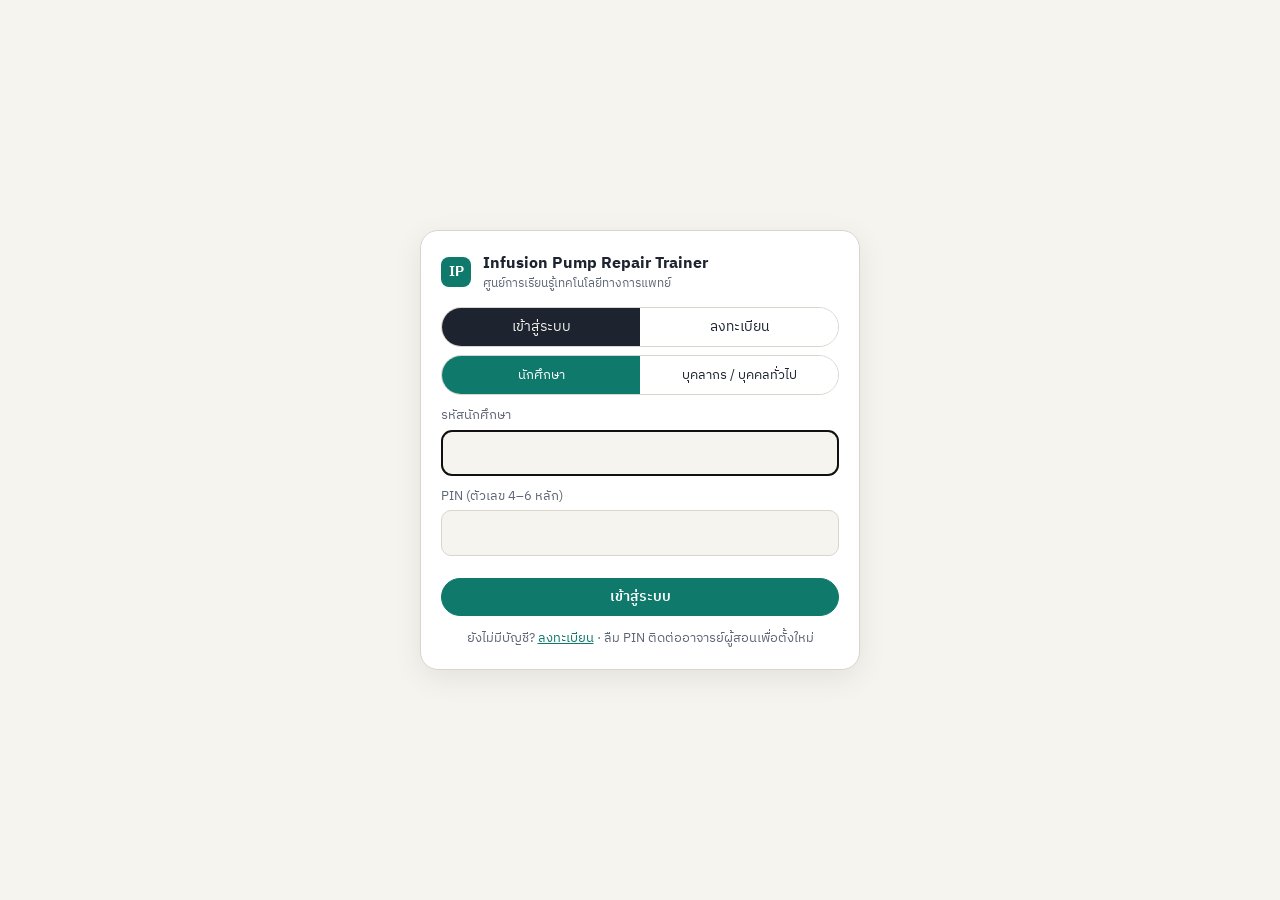
==== commit a9d496a4: "Add module 7: clinical pump settings (lessons, rate calculation, keypad simulator, setting-vs-fault " ====
--- a/index.html
+++ b/index.html
@@ -12,7 +12,7 @@
 <header>
   <div class="bar">
     <div class="logo">IP</div>
-    <div class="brand">Infusion Pump Repair Trainer<small>สื่อฝึกซ่อมเครื่องควบคุมการให้สารละลาย · ครบ 6 โมดูล</small></div>
+    <div class="brand">Infusion Pump Repair Trainer<small>สื่อฝึกซ่อมเครื่องควบคุมการให้สารละลาย · 7 โมดูล</small></div>
   </div>
   <nav id="nav">
     <a href="#home" data-v="home">หน้าแรก</a>
@@ -22,6 +22,7 @@
     <a href="#pm" data-v="pm">4 · ทดสอบ/PM</a>
     <a href="#order" data-v="order">5 · ลำดับขั้นตอน</a>
     <a href="#quiz" data-v="quiz">6 · แบบทดสอบ</a>
+    <a href="#clin" data-v="clin">7 · ตั้งค่าทางคลินิก</a>
     <a href="#scores" data-v="scores">ผลของฉัน</a>
   </nav>
 </header>
@@ -38,6 +39,7 @@
     <a class="card" href="#pm"><div class="num">โมดูล 4</div><h3>การทดสอบหลังซ่อม / PM</h3><p>Flow accuracy, occlusion pressure, air detection, electrical safety (IEC 62353) พร้อมเครื่องคำนวณ โจทย์ฝึกตัดสินผล และแบบบันทึกผล</p></a>
     <a class="card" href="#order"><div class="num">โมดูล 5</div><h3>ลำดับขั้นตอน</h3><p>แตะเรียงขั้นตอนงานซ่อม การเปลี่ยนแบต และการเปิดเครื่องทำความสะอาด พร้อมเหตุผลของแต่ละขั้น</p></a>
     <a class="card" href="#quiz"><div class="num">โมดูล 6</div><h3>แบบทดสอบ</h3><p>สุ่ม 20 ข้อจากคลัง 30 ข้อ ส่งแล้วเห็นคะแนนแยกหมวดพร้อมเฉลย</p></a>
+    <a class="card" href="#clin"><div class="num">โมดูล 7</div><h3>การตั้งค่าใช้งานทางคลินิก</h3><p>บทเรียนการตั้งค่าและคำนวณอัตราไหล เลือกค่าตามกลุ่มผู้ป่วย เครื่องจำลองแบบกดปุ่ม และมุมช่างแยกปัญหาการตั้งค่าออกจากเครื่องเสีย</p></a>
   </div>
   <div class="note"><b>ข้อควรทราบ:</b> สื่อนี้ใช้เพื่อการเรียนการสอนเท่านั้น ค่าตัวเลขและเกณฑ์เป็นค่าโดยทั่วไป การซ่อมเครื่องจริงต้องทำตาม service manual ของผู้ผลิตรุ่นนั้น โดยช่างที่ผ่านการอบรม และต้องทดสอบความปลอดภัยทุกครั้งก่อนนำเครื่องกลับไปใช้กับผู้ป่วย</div>
 </section>
@@ -240,6 +242,7 @@
 <section class="view" id="v-pm"><div id="pm"></div></section>
 <section class="view" id="v-order"><div id="order"></div></section>
 <section class="view" id="v-quiz"><div id="quiz"></div></section>
+<section class="view" id="v-clin"><div id="clin"></div></section>
 <section class="view" id="v-scores"><div id="scores"></div></section>
 
 <!-- ALARMS -->
@@ -280,5 +283,7 @@
 <script src="js/pm.js"></script>
 <script src="js/order.js"></script>
 <script src="js/quiz.js"></script>
+<script src="data/clinical.js"></script>
+<script src="js/clinical.js"></script>
 </body>
 </html>
--- a/css/style.css
+++ b/css/style.css
@@ -571,3 +571,38 @@
 .acenter{text-align:center;margin-top:12px}
 #userbox{margin-left:auto}
 .uname{text-decoration:none;color:var(--ink);font-size:13px;border:1px solid var(--line);border-radius:999px;padding:5px 12px;white-space:nowrap}
+
+/* ===== โมดูล 7 ===== */
+.clgrid{display:grid;gap:16px}
+@media (min-width:900px){ .clgrid{grid-template-columns:240px minmax(0,1fr);align-items:start} .clnav{position:sticky;top:112px} }
+.clnav{display:flex;flex-direction:column;gap:6px}
+@media (max-width:899px){ .clnav{flex-direction:row;overflow-x:auto} .clnav button{flex:none} }
+.clnav button{justify-content:flex-start;text-align:left;border-radius:10px}
+.clnav button.on{background:var(--ink);color:var(--bg);border-color:var(--ink)}
+.lesson{background:var(--card);border:1px solid var(--line);border-radius:14px;padding:16px 20px}
+.lesson h2{margin-top:0}
+.lesson ul,.lesson ol{padding-left:22px}.lesson li{margin:4px 0}
+.exbox{background:var(--low-soft);border-radius:10px;padding:10px 14px;margin:10px 0;font-size:14px;font-family:ui-monospace,Menlo,monospace,"IBM Plex Sans Thai"}
+.simtop{display:flex;justify-content:space-between;align-items:center;gap:10px;flex-wrap:wrap;margin:6px 0 10px}
+.simdots{display:flex;gap:6px}.simdots i{width:12px;height:12px;border-radius:50%;background:var(--line)}
+.simdots i.on{background:var(--ink)}.simdots i.ok{background:var(--accent)}.simdots i.bad{background:var(--warn)}
+.order{background:var(--card);border:1px solid var(--line);border-left:4px solid var(--mid);border-radius:12px;padding:10px 14px;margin-bottom:12px}
+.order p{margin:4px 0 0;font-size:15px}
+.pumpface{background:#2a3038;border-radius:22px;padding:16px;box-shadow:inset 0 2px 0 rgba(255,255,255,.08),0 6px 18px rgba(0,0,0,.18);max-width:520px}
+.lcd{background:#c9dcc2;color:#1c2a1a;border-radius:10px;padding:10px 14px;font-family:ui-monospace,Menlo,monospace;box-shadow:inset 0 2px 6px rgba(0,0,0,.25)}
+.lrow{display:grid;grid-template-columns:62px 1fr 56px;align-items:baseline;padding:3px 6px;border-radius:6px}
+.lrow span{font-size:13px;font-weight:600}.lrow b{font-size:24px;text-align:right;padding-right:8px}.lrow small{font-size:11px}
+.lrow.sel{background:#1c2a1a;color:#c9dcc2}
+.small-lcd .lrow b{font-size:18px}
+.pkeys{display:grid;grid-template-columns:auto 1fr auto;gap:10px;margin-top:14px}
+.pkeys button{background:#454d58;color:#fff;border:0;border-radius:10px;min-height:46px;font-weight:600;font-size:16px;box-shadow:0 2px 0 #1b1f25}
+.pkeys button:active{transform:translateY(2px);box-shadow:none}
+.fkeys,.ckeys{display:flex;flex-direction:column;gap:6px}
+.fkeys button{background:#0f7a6c;font-size:13px;padding:0 10px}
+.numpad{display:grid;grid-template-columns:repeat(3,1fr);gap:6px}
+.ckeys button{font-size:14px;padding:0 10px}
+.ckeys .startk{background:#1f9d55;min-height:58px}
+#scratch{font-family:ui-monospace,Menlo,monospace;font-size:14px}
+ul.gl{list-style:none;padding:0}ul.gl li{padding:6px 10px;border-radius:8px;margin:4px 0;font-weight:600}
+ul.gl li.ok{background:var(--accent-soft);color:var(--accent)}ul.gl li.bad{background:var(--warn-soft);color:var(--warn)}
+@media (max-width:420px){ .pkeys{grid-template-columns:1fr} .fkeys,.ckeys{flex-direction:row} .fkeys button,.ckeys button{flex:1} }
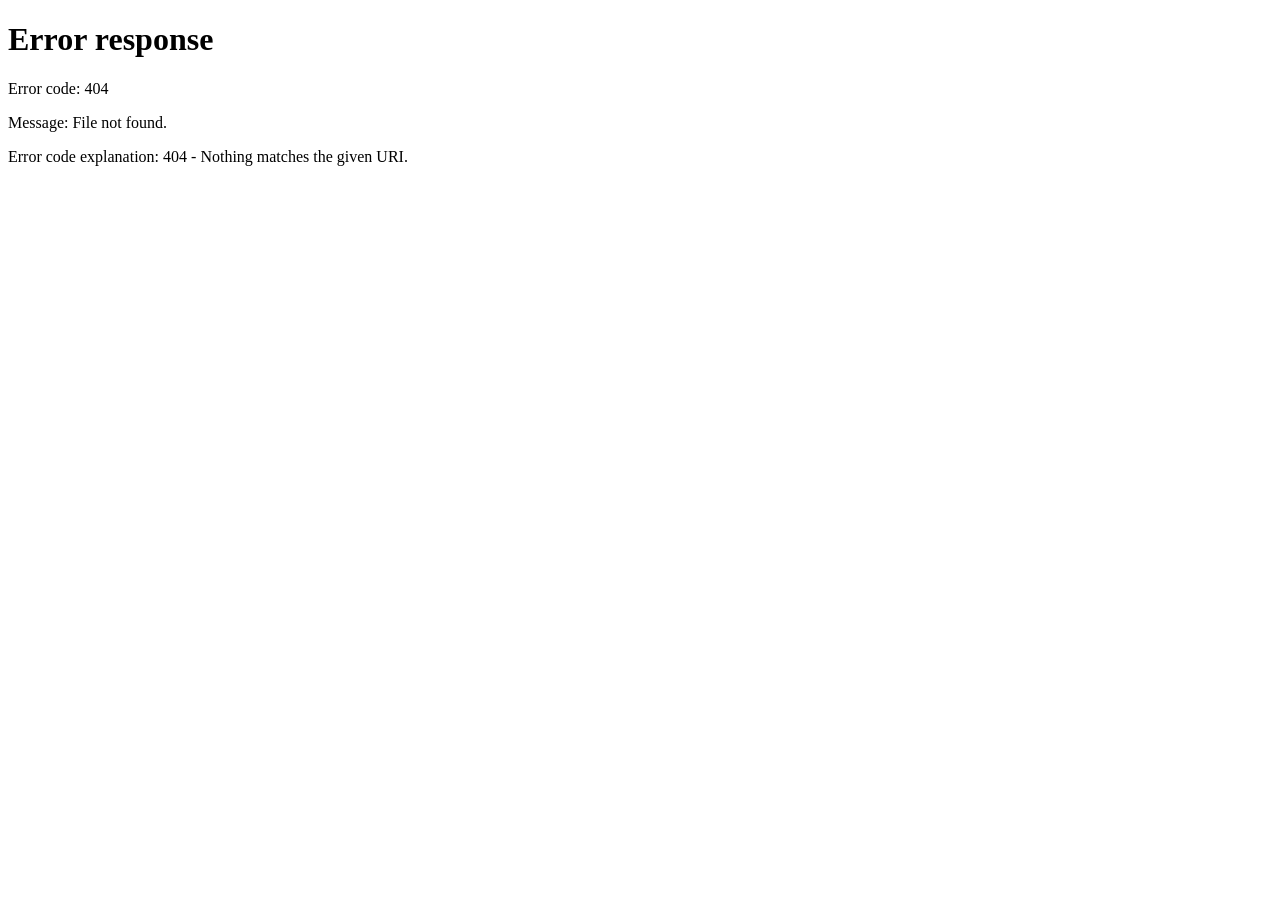
==== commit 0760f512: "Module 1: add overview tab explaining how the whole device works Co-Authored-By: Claude Opus 5.5 <no" ====
--- a/index.html
+++ b/index.html
@@ -47,9 +47,9 @@
 <!-- PRINCIPLE -->
 <section class="view" id="v-principle">
   <h1>หลักการทำงาน</h1>
-  <p class="muted">แตะชิ้นส่วนบนภาพเพื่อดูรายละเอียด กด “เดินเครื่อง” เพื่อดูการทำงานของกลไก peristaltic หรือเลือก “เส้นทางสัญญาณ” เพื่อดูว่าคำสั่งและสัญญาณวิ่งไปทางไหนบ้าง</p>
+  <p class="muted">เริ่มจาก “ภาพรวม” เพื่อดูว่าเครื่องทั้งเครื่องทำงานอย่างไร แล้วไปที่ “ภาพตัดภายใน” แตะชิ้นส่วนเพื่อดูรายละเอียด กด “เดินเครื่อง” เพื่อดูกลไกทำงาน หรือเลือก “เส้นทางสัญญาณ” เพื่อดูว่าคำสั่งและสัญญาณวิ่งไปทางไหน</p>
   <div class="tools">
-    <div class="seg"><button id="bt-cut" class="on">ภาพตัดภายใน</button><button id="bt-blk">Block diagram</button><button id="bt-flow">เส้นทางสัญญาณ</button></div>
+    <div class="seg"><button id="bt-ov" class="on">ภาพรวม</button><button id="bt-cut">ภาพตัดภายใน</button><button id="bt-blk">Block diagram</button><button id="bt-flow">เส้นทางสัญญาณ</button></div>
     <button id="bt-run">▶ เดินเครื่อง</button>
   </div>
   <div class="layout">
@@ -228,11 +228,12 @@
       </figure>
     </div>
 
-    <aside class="panel" id="panel">
+    <aside class="panel" id="panel" hidden>
       <h2>เลือกชิ้นส่วน</h2>
       <p class="muted">แตะชิ้นส่วนใดก็ได้บนภาพ หรือเลือกจากรายการด้านล่าง</p>
       <div class="chips" id="chips"></div>
     </aside>
+    <aside class="panel ov-panel" id="ov-panel"></aside>
   </div>
   <div id="flow" hidden></div>
 </section>
@@ -272,6 +273,8 @@
 <script src="data/flow.js"></script>
 <script src="js/flow.js"></script>
 <script src="js/app.js"></script>
+<script src="data/overview.js"></script>
+<script src="js/overview.js"></script>
 <script src="js/learn.js"></script>
 <script src="data/pm.js"></script>
 <script src="data/order.js"></script>
--- a/css/style.css
+++ b/css/style.css
@@ -606,3 +606,40 @@
 ul.gl{list-style:none;padding:0}ul.gl li{padding:6px 10px;border-radius:8px;margin:4px 0;font-weight:600}
 ul.gl li.ok{background:var(--accent-soft);color:var(--accent)}ul.gl li.bad{background:var(--warn-soft);color:var(--warn)}
 @media (max-width:420px){ .pkeys{grid-template-columns:1fr} .fkeys,.ckeys{flex-direction:row} .fkeys button,.ckeys button{flex:1} }
+
+/* ===== โมดูล 1: แท็บภาพรวม ===== */
+.ov-panel h2{margin:0 0 6px}
+.ov-sec{border-top:1px solid var(--line);padding:4px 0}
+.ov-sec>summary{cursor:pointer;font-weight:700;padding:10px 0;list-style:none;display:flex;justify-content:space-between;gap:8px}
+.ov-sec>summary::-webkit-details-marker{display:none}
+.ov-sec>summary::after{content:"＋";color:var(--muted)}
+.ov-sec[open]>summary::after{content:"－"}
+.ov-body p{margin:0 0 10px;line-height:1.65}
+.ov-body ul{margin:0 0 8px;padding-left:20px}
+.ov-body li{margin:4px 0;line-height:1.6}
+.ov-path{display:flex;flex-wrap:wrap;align-items:center;gap:6px;margin:4px 0 6px}
+.ov-node{font:inherit;font-size:13.5px;padding:6px 10px;border-radius:10px;border:1.5px solid var(--accent);background:var(--card);color:var(--ink,inherit);cursor:pointer}
+.ov-node.end{border-style:dashed;border-color:var(--line);color:var(--muted);cursor:default}
+.ov-node:not(.end):hover,.ov-node.on-hi{background:var(--hi-soft);border-color:var(--hi)}
+.ov-arr{color:var(--muted)}
+.ov-tbl{overflow-x:auto}
+.ov-tbl table{border-collapse:collapse;width:100%;font-size:14px}
+.ov-tbl th,.ov-tbl td{border-bottom:1px solid var(--line);padding:7px 6px;text-align:left;vertical-align:top}
+.ov-tbl th{font-size:13px;color:var(--muted);font-weight:600}
+.ov-tbl tbody tr{cursor:pointer}
+.ov-tbl tbody tr:hover,.ov-tbl tbody tr.on-hi{background:var(--hi-soft)}
+.ov-show{margin-bottom:8px;cursor:pointer;font:inherit;font-size:13px}
+.ov-show.on-hi{outline:2px solid var(--hi)}
+.ov-dots{display:flex;gap:6px;margin:2px 0 10px}
+.ov-dots button{width:34px;height:34px;border-radius:50%;border:1.5px solid var(--accent);background:var(--card);font:inherit;font-weight:700;cursor:pointer;color:var(--accent)}
+.ov-dots button.on{background:var(--accent);color:#fff}
+.ov-step{background:var(--accent-soft,#eef6f4);border-radius:12px;padding:12px 14px;min-height:96px}
+.ov-step p{margin:6px 0 0}
+.ov-nav{display:flex;justify-content:space-between;margin-top:10px}
+.ov-nav button{font:inherit;padding:6px 12px;border-radius:10px;border:1px solid var(--line);background:var(--card);cursor:pointer}
+.ov-nav button:disabled{opacity:.4;cursor:default}
+.ov-check{padding-left:20px;margin:0}
+.ov-check li{margin:0 0 10px}
+.ov-check li>p{margin:0 0 4px}
+.ov-check details summary{cursor:pointer;color:var(--accent);font-size:14px}
+.ov-check details p{margin:6px 0 0;color:var(--muted)}
